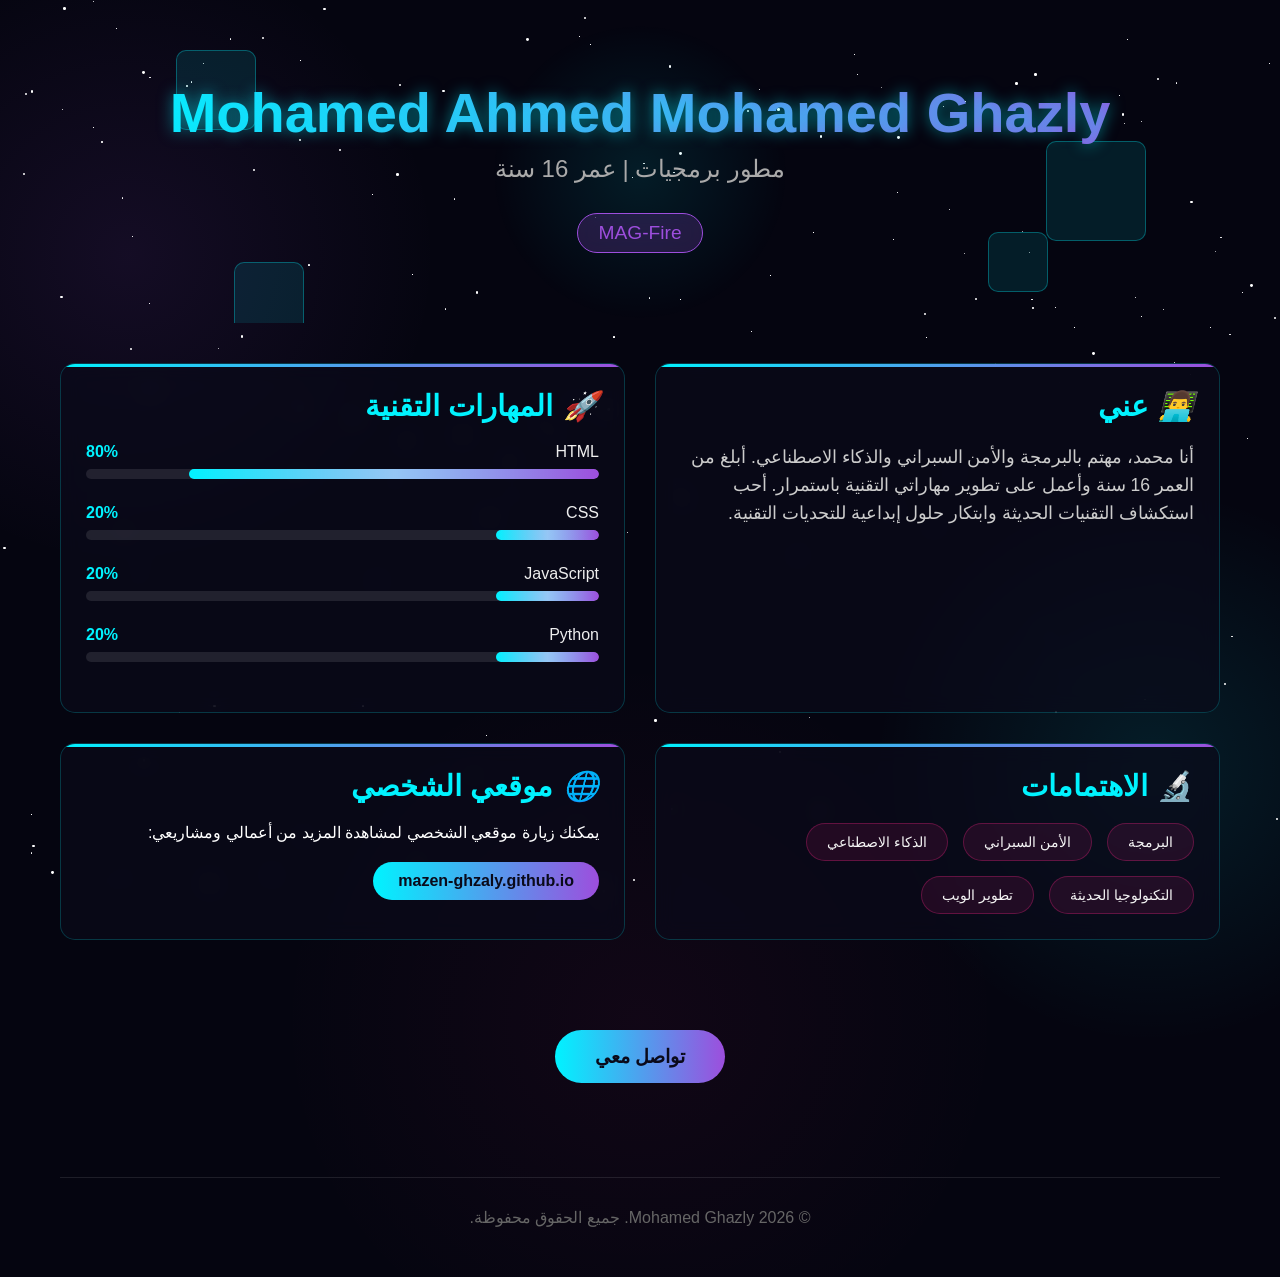
==== profile/index.html @ 053236f1 "Add files via upload" ====
<!DOCTYPE html>
<html lang="ar" dir="rtl">
<head>
    <meta charset="UTF-8">
    <meta name="viewport" content="width=device-width, initial-scale=1.0">
    <link rel="stylesheet" href="./css/profileme.css">
    <link rel="icon" type="image/png" href="./images/logo2.png">
    <title>Mohamed Ghazly - الملف الشخصي</title>
    <meta property="og:title" content="Mohamed Ghazly - الملف الشخصي" />
    <meta property="og:image" content="./images/logo2.png" />
    <meta property="og:image:type" content="image/png" />
    <meta property="og:image:width" content="1200" />
    <meta property="og:image:height" content="630" />
    <meta property="og:url" content="https://mazen-ghzaly.github.io/profile" />
</head>
<body>
    <div class="stars" id="stars"></div>
    
    <div class="container">
        <header>
            <div class="glow-effect"></div>
            <div class="floating-elements">
                <div class="floating-element"></div>
                <div class="floating-element"></div>
                <div class="floating-element"></div>
                <div class="floating-element"></div>
            </div>
            
            <h1>Mohamed Ahmed Mohamed Ghazly</h1>
            <div class="subtitle">مطور برمجيات | عمر 16 سنة</div>
            <div class="company">MAG-Fire</div>
        </header>
        
        <div class="main-content">
            <div class="card about">
                <h2><i>👨‍💻</i> عني</h2>
                <p>أنا محمد، مهتم بالبرمجة والأمن السبراني والذكاء الاصطناعي. أبلغ من العمر 16 سنة وأعمل على تطوير مهاراتي التقنية باستمرار. أحب استكشاف التقنيات الحديثة وابتكار حلول إبداعية للتحديات التقنية.</p>
            </div>
            
            <div class="card skills">
                <h2><i>🚀</i> المهارات التقنية</h2>
                <ul class="skills-list">
                    <li class="skill">
                        <div class="skill-info">
                            <span class="skill-name">HTML</span>
                            <span class="skill-percentage">80%</span>
                        </div>
                        <div class="skill-bar">
                            <div class="skill-progress" data-width="80"></div>
                        </div>
                    </li>
                    <li class="skill">
                        <div class="skill-info">
                            <span class="skill-name">CSS</span>
                            <span class="skill-percentage">20%</span>
                        </div>
                        <div class="skill-bar">
                            <div class="skill-progress" data-width="20"></div>
                        </div>
                    </li>
                    <li class="skill">
                        <div class="skill-info">
                            <span class="skill-name">JavaScript</span>
                            <span class="skill-percentage">20%</span>
                        </div>
                        <div class="skill-bar">
                            <div class="skill-progress" data-width="20"></div>
                        </div>
                    </li>
                    <li class="skill">
                        <div class="skill-info">
                            <span class="skill-name">Python</span>
                            <span class="skill-percentage">20%</span>
                        </div>
                        <div class="skill-bar">
                            <div class="skill-progress" data-width="20"></div>
                        </div>
                    </li>
                </ul>
            </div>
            
            <div class="card interests-card">
                <h2><i>🔬</i> الاهتمامات</h2>
                <div class="interests">
                    <div class="interest">البرمجة</div>
                    <div class="interest">الأمن السبراني</div>
                    <div class="interest">الذكاء الاصطناعي</div>
                    <div class="interest">التكنولوجيا الحديثة</div>
                    <div class="interest">تطوير الويب</div>
                </div>
            </div>
            
            <div class="card website">
                <h2><i>🌐</i> موقعي الشخصي</h2>
                <p>يمكنك زيارة موقعي الشخصي لمشاهدة المزيد من أعمالي ومشاريعي:</p>
                <div style="margin-top: 20px;">
                    <a href="https://mazen-ghzaly.github.io/" target="_blank" class="contact-btn" style="padding: 10px 25px; font-size: 1rem;">mazen-ghzaly.github.io</a>
                </div>
            </div>
        </div>
        
        <div class="contact">
            <a href="https://wa.me/201272179381" target="_blank" class="contact-btn">تواصل معي</a>
        </div>
        
        <footer>
            <p>© 2026 Mohamed Ghazly. جميع الحقوق محفوظة.</p>
        </footer>
    </div>

    <script src="./js/profileme.js"></script>
</body>
</html>
---- profile/css/profileme.css ----
:root {
            --primary: #00f3ff;
            --secondary: #9d4edd;
            --accent: #f72585;
            --dark: #0a0a1a;
            --darker: #050510;
        }
        
        * {
            margin: 0;
            padding: 0;
            box-sizing: border-box;
            font-family: 'Segoe UI', Tahoma, Geneva, Verdana, sans-serif;
        }
        
        body {
            background-color: var(--darker);
            color: #fff;
            overflow-x: hidden;
            background-image: 
                radial-gradient(circle at 10% 20%, rgba(157, 78, 221, 0.1) 0%, transparent 20%),
                radial-gradient(circle at 90% 60%, rgba(0, 243, 255, 0.1) 0%, transparent 20%),
                radial-gradient(circle at 50% 80%, rgba(247, 37, 133, 0.05) 0%, transparent 30%);
        }
        
        .stars {
            position: fixed;
            top: 0;
            left: 0;
            width: 100%;
            height: 100%;
            z-index: -1;
        }
        
        .star {
            position: absolute;
            background-color: white;
            border-radius: 50%;
            animation: twinkle 5s infinite;
        }
        
        @keyframes twinkle {
            0%, 100% { opacity: 0.2; }
            50% { opacity: 1; }
        }
        
        .container {
            max-width: 1200px;
            margin: 0 auto;
            padding: 20px;
        }
        
        header {
            text-align: center;
            padding: 60px 20px 40px;
            position: relative;
            overflow: hidden;
        }
        
        .glow-effect {
            position: absolute;
            top: 50%;
            left: 50%;
            transform: translate(-50%, -50%);
            width: 300px;
            height: 300px;
            background: radial-gradient(circle, var(--primary) 0%, transparent 70%);
            opacity: 0.1;
            z-index: -1;
            animation: pulse 8s infinite alternate;
        }
        
        @keyframes pulse {
            0% { transform: translate(-50%, -50%) scale(0.8); opacity: 0.05; }
            100% { transform: translate(-50%, -50%) scale(1.2); opacity: 0.15; }
        }
        
        h1 {
            font-size: 3.5rem;
            margin-bottom: 10px;
            background: linear-gradient(90deg, var(--primary), var(--secondary));
            -webkit-background-clip: text;
            background-clip: text;
            color: transparent;
            text-shadow: 0 0 15px rgba(0, 243, 255, 0.5);
            animation: textGlow 3s infinite alternate;
        }
        
        @keyframes textGlow {
            0% { text-shadow: 0 0 15px rgba(0, 243, 255, 0.5); }
            100% { text-shadow: 0 0 25px rgba(0, 243, 255, 0.8), 0 0 35px rgba(157, 78, 221, 0.6); }
        }
        
        .subtitle {
            font-size: 1.5rem;
            color: #aaa;
            margin-bottom: 30px;
        }
        
        .company {
            display: inline-block;
            padding: 8px 20px;
            background: rgba(157, 78, 221, 0.2);
            border: 1px solid var(--secondary);
            border-radius: 30px;
            color: var(--secondary);
            font-size: 1.2rem;
            margin-bottom: 30px;
            backdrop-filter: blur(10px);
        }
        
        .floating-elements {
            position: absolute;
            width: 100%;
            height: 100%;
            top: 0;
            left: 0;
            pointer-events: none;
            z-index: -1;
        }
        
        .floating-element {
            position: absolute;
            background: rgba(0, 243, 255, 0.1);
            border: 1px solid rgba(0, 243, 255, 0.3);
            border-radius: 10px;
            animation: float 15s infinite linear;
        }
        
        .floating-element:nth-child(1) {
            width: 80px;
            height: 80px;
            top: 10%;
            left: 10%;
            animation-duration: 20s;
        }
        
        .floating-element:nth-child(2) {
            width: 60px;
            height: 60px;
            top: 70%;
            left: 80%;
            animation-duration: 25s;
            animation-delay: -5s;
        }
        
        .floating-element:nth-child(3) {
            width: 100px;
            height: 100px;
            top: 40%;
            left: 85%;
            animation-duration: 30s;
            animation-delay: -10s;
        }
        
        .floating-element:nth-child(4) {
            width: 70px;
            height: 70px;
            top: 80%;
            left: 15%;
            animation-duration: 18s;
            animation-delay: -7s;
        }
        
        @keyframes float {
            0% { transform: translate(0, 0) rotate(0deg); }
            25% { transform: translate(20px, 30px) rotate(90deg); }
            50% { transform: translate(0, 60px) rotate(180deg); }
            75% { transform: translate(-20px, 30px) rotate(270deg); }
            100% { transform: translate(0, 0) rotate(360deg); }
        }
        
        .main-content {
            display: grid;
            grid-template-columns: 1fr 1fr;
            gap: 30px;
            margin-top: 40px;
        }
        
        .card {
            background: rgba(10, 10, 26, 0.7);
            border: 1px solid rgba(0, 243, 255, 0.2);
            border-radius: 15px;
            padding: 25px;
            backdrop-filter: blur(10px);
            transition: all 0.3s ease;
            position: relative;
            overflow: hidden;
        }
        
        .card::before {
            content: '';
            position: absolute;
            top: 0;
            left: 0;
            width: 100%;
            height: 3px;
            background: linear-gradient(90deg, var(--primary), var(--secondary));
        }
        
        .card:hover {
            transform: translateY(-10px);
            box-shadow: 0 10px 30px rgba(0, 243, 255, 0.2);
            border-color: var(--primary);
        }
        
        .card h2 {
            color: var(--primary);
            margin-bottom: 20px;
            font-size: 1.8rem;
            display: flex;
            align-items: center;
        }
        
        .card h2 i {
            margin-left: 10px;
        }
        
        .about p {
            line-height: 1.6;
            color: #ccc;
            font-size: 1.1rem;
        }
        
        .skills-list {
            list-style: none;
        }
        
        .skill {
            margin-bottom: 25px;
        }
        
        .skill-info {
            display: flex;
            justify-content: space-between;
            margin-bottom: 8px;
        }
        
        .skill-name {
            color: #eee;
        }
        
        .skill-percentage {
            color: var(--primary);
            font-weight: bold;
        }
        
        .skill-bar {
            height: 10px;
            background: rgba(255, 255, 255, 0.1);
            border-radius: 5px;
            overflow: hidden;
            position: relative;
        }
        
        .skill-progress {
            height: 100%;
            border-radius: 5px;
            background: linear-gradient(90deg, var(--primary), var(--secondary));
            position: relative;
            width: 0;
            transition: width 1.5s ease-in-out;
        }
        
        .skill-progress::after {
            content: '';
            position: absolute;
            top: 0;
            left: 0;
            width: 100%;
            height: 100%;
            background: linear-gradient(90deg, transparent, rgba(255, 255, 255, 0.4), transparent);
            animation: shine 2s infinite;
        }
        
        @keyframes shine {
            0% { transform: translateX(-100%); }
            100% { transform: translateX(100%); }
        }
        
        .interests {
            display: flex;
            flex-wrap: wrap;
            gap: 15px;
            margin-top: 15px;
        }
        
        .interest {
            padding: 10px 20px;
            background: rgba(247, 37, 133, 0.1);
            border: 1px solid rgba(247, 37, 133, 0.3);
            border-radius: 30px;
            color: #f5f5f5;
            font-size: 0.9rem;
            transition: all 0.3s ease;
        }
        
        .interest:hover {
            background: rgba(247, 37, 133, 0.2);
            transform: scale(1.05);
        }
        
        .contact {
            text-align: center;
            margin-top: 50px;
            padding: 40px 20px;
        }
        
        .contact-btn {
            display: inline-block;
            padding: 15px 40px;
            background: linear-gradient(90deg, var(--primary), var(--secondary));
            color: var(--dark);
            text-decoration: none;
            border-radius: 30px;
            font-weight: bold;
            font-size: 1.2rem;
            transition: all 0.3s ease;
            position: relative;
            overflow: hidden;
        }
        
        .contact-btn::before {
            content: '';
            position: absolute;
            top: 0;
            left: -100%;
            width: 100%;
            height: 100%;
            background: linear-gradient(90deg, transparent, rgba(255, 255, 255, 0.3), transparent);
            transition: all 0.5s ease;
        }
        
        .contact-btn:hover {
            transform: scale(1.05);
            box-shadow: 0 5px 20px rgba(0, 243, 255, 0.5);
        }
        
        .contact-btn:hover::before {
            left: 100%;
        }
        
        footer {
            text-align: center;
            padding: 30px 20px;
            margin-top: 50px;
            color: #666;
            border-top: 1px solid rgba(255, 255, 255, 0.1);
        }
        
        @media (max-width: 768px) {
            .main-content {
                grid-template-columns: 1fr;
            }
            
            h1 {
                font-size: 2.5rem;
            }
        }
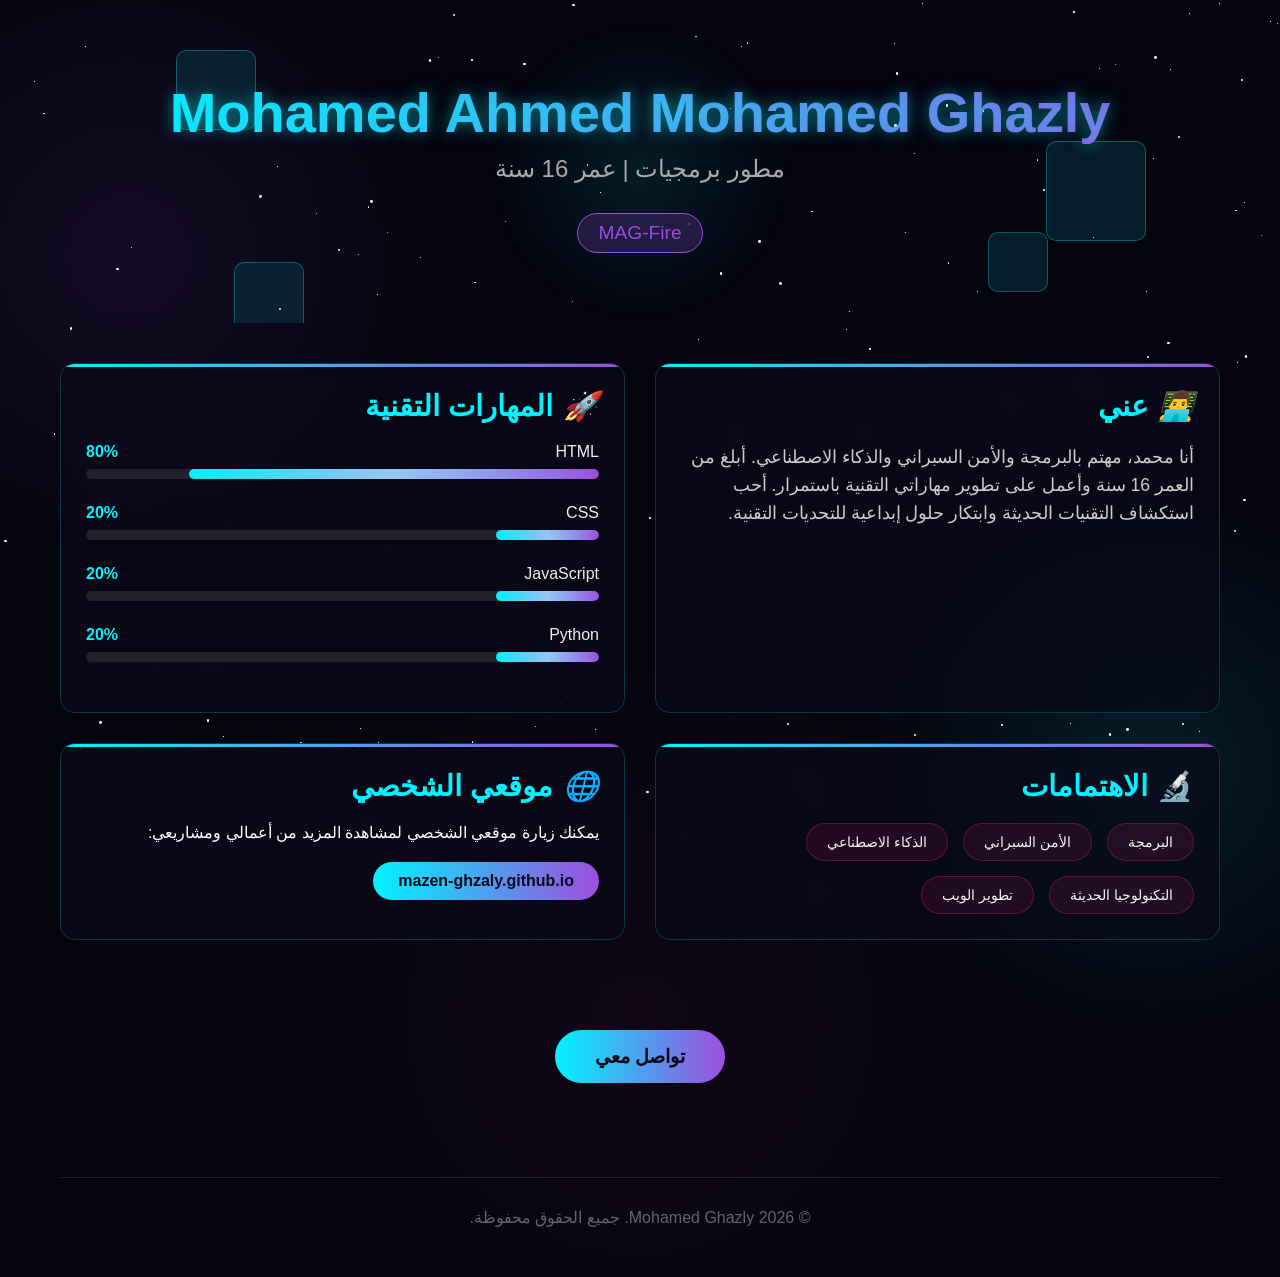
==== commit f526efd5: "Update contact link to new URL" ====
--- a/profile/index.html
+++ b/profile/index.html
@@ -100,7 +100,7 @@
         </div>
         
         <div class="contact">
-            <a href="https://wa.me/201272179381" target="_blank" class="contact-btn">تواصل معي</a>
+            <a href="https://mazen-ghzaly.github.io/404" target="_blank" class="contact-btn">تواصل معي</a>
         </div>
         
         <footer>
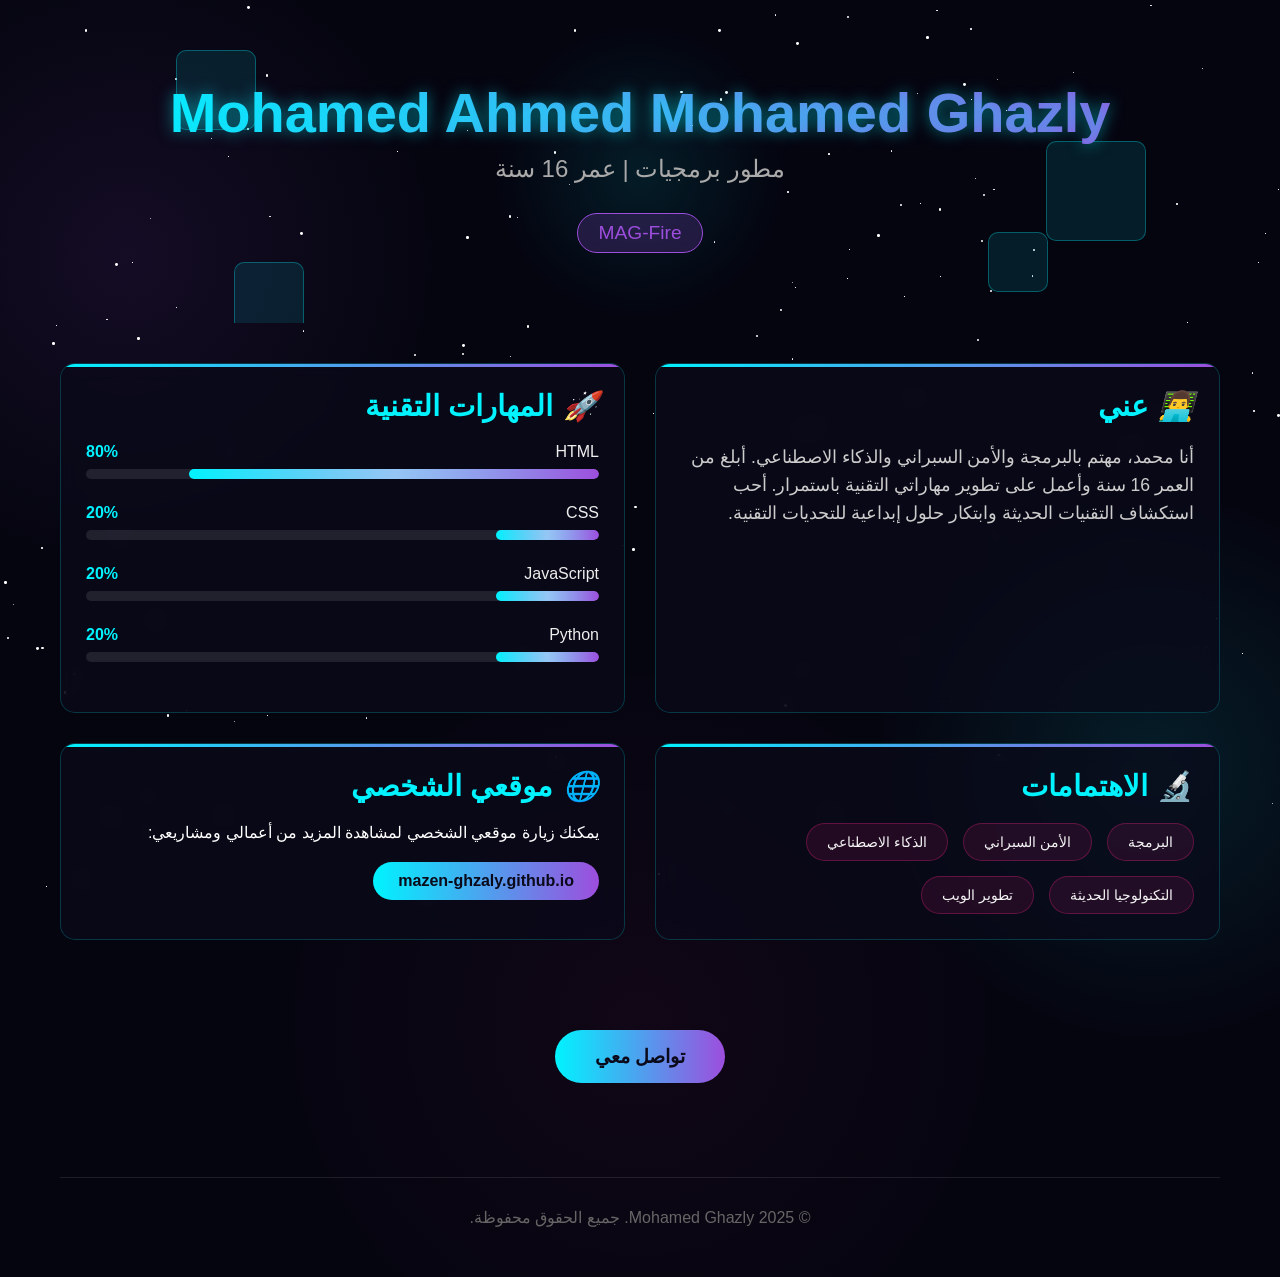
==== commit 9b98c7b7: "Update copyright year in footer" ====
--- a/profile/index.html
+++ b/profile/index.html
@@ -104,7 +104,7 @@
         </div>
         
         <footer>
-            <p>© 2026 Mohamed Ghazly. جميع الحقوق محفوظة.</p>
+            <p>© 2025 Mohamed Ghazly. جميع الحقوق محفوظة.</p>
         </footer>
     </div>
 
